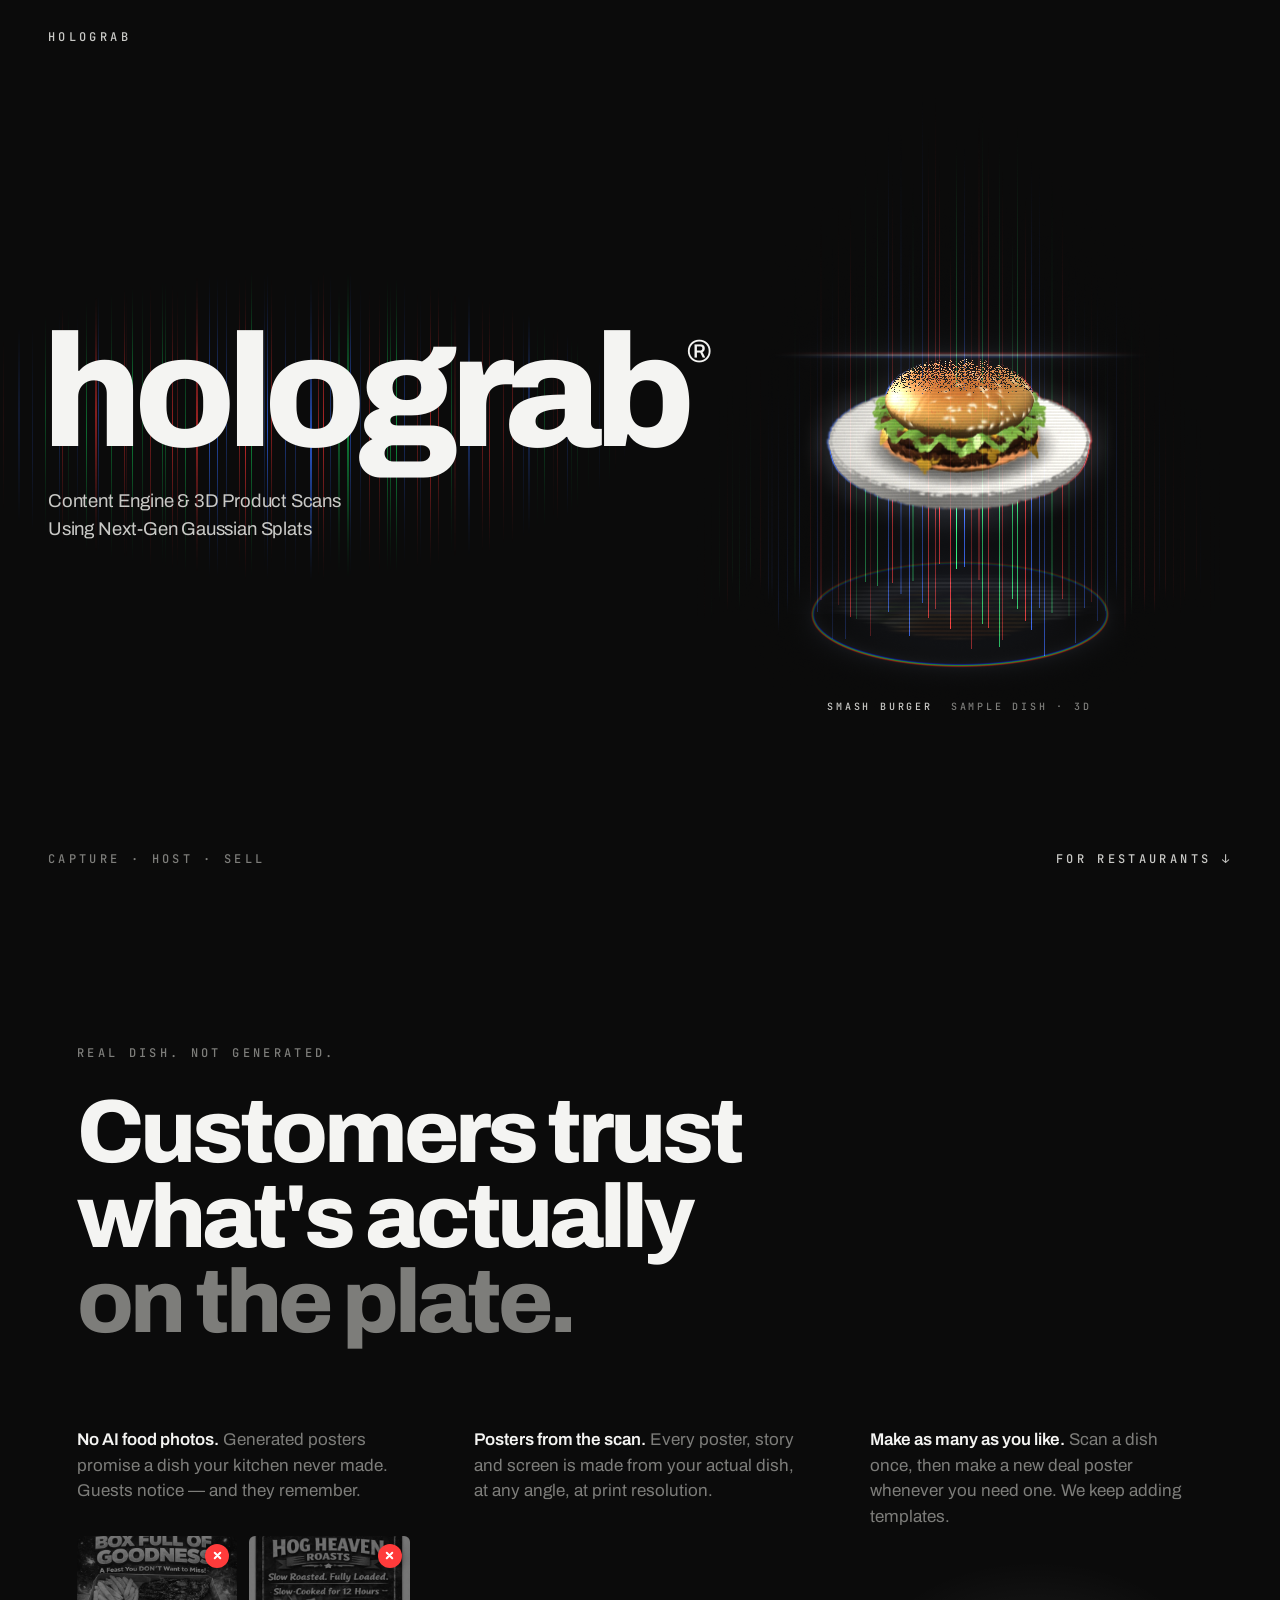
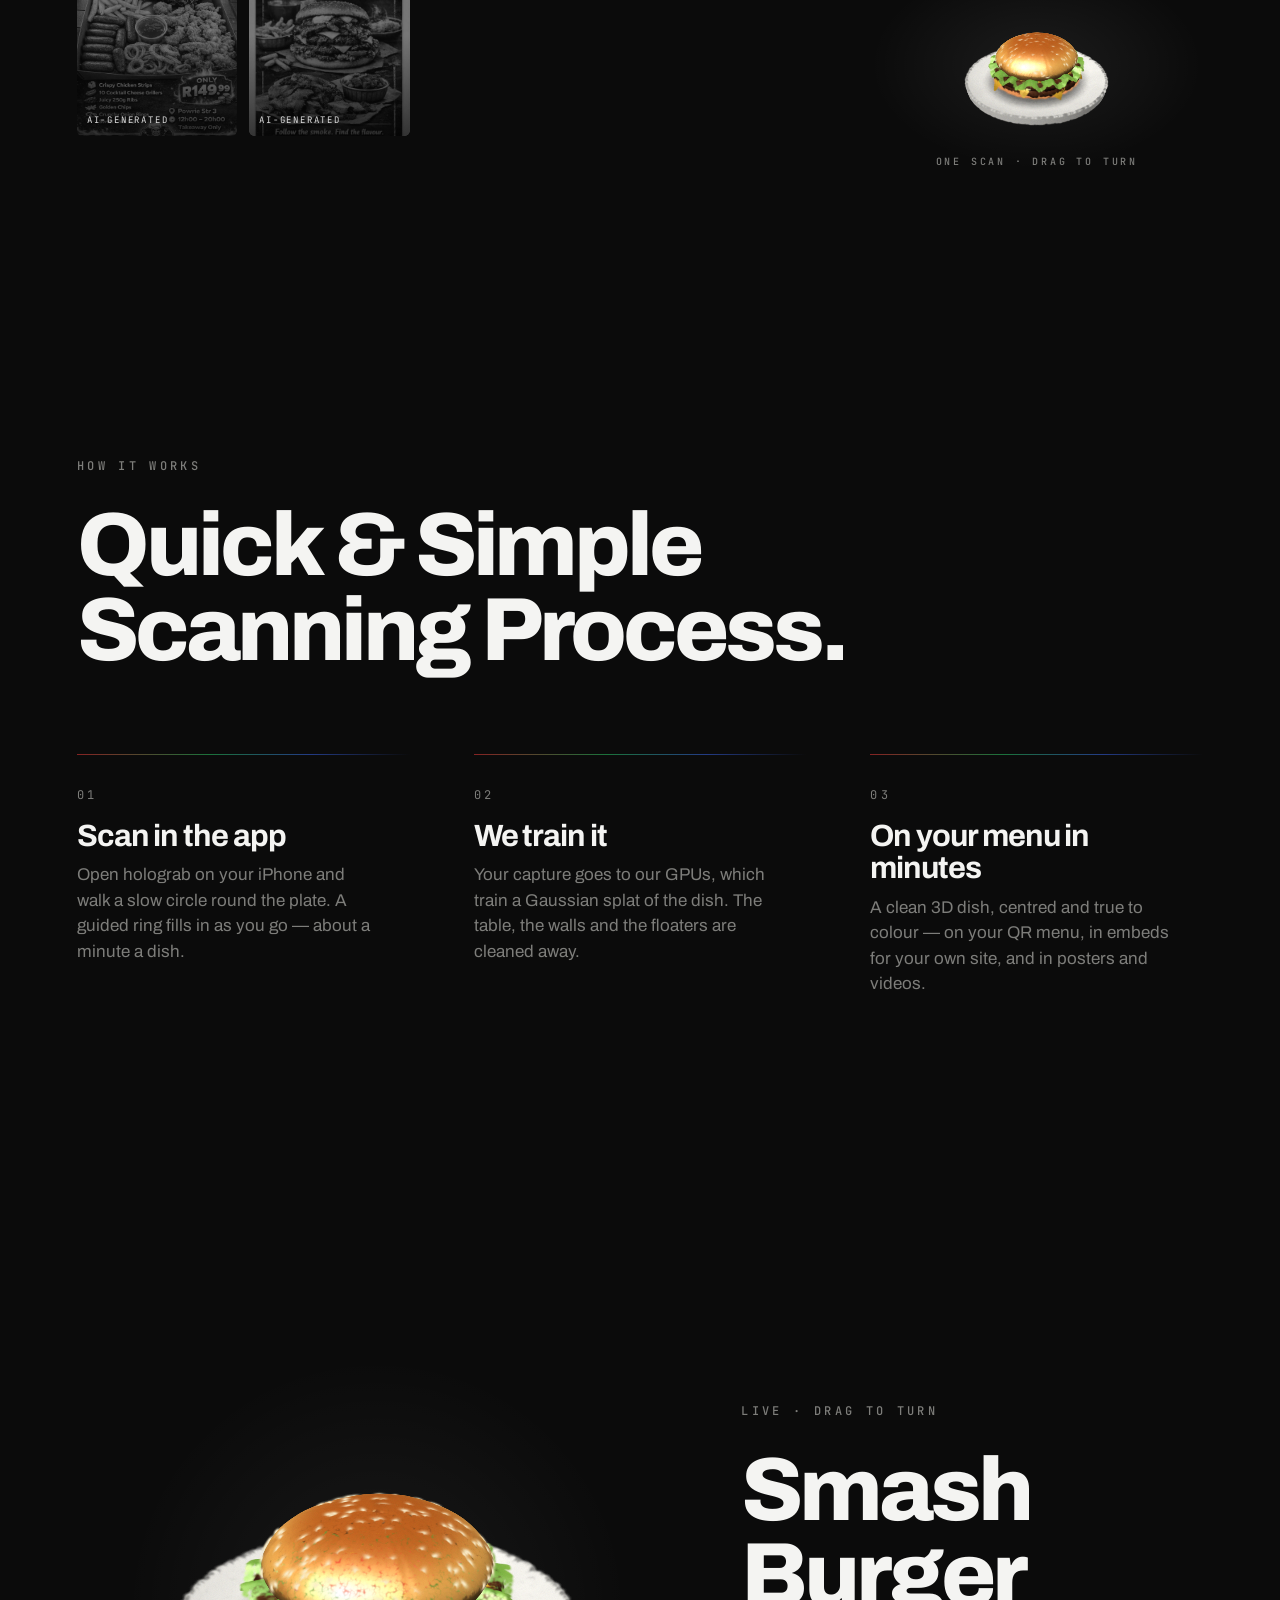
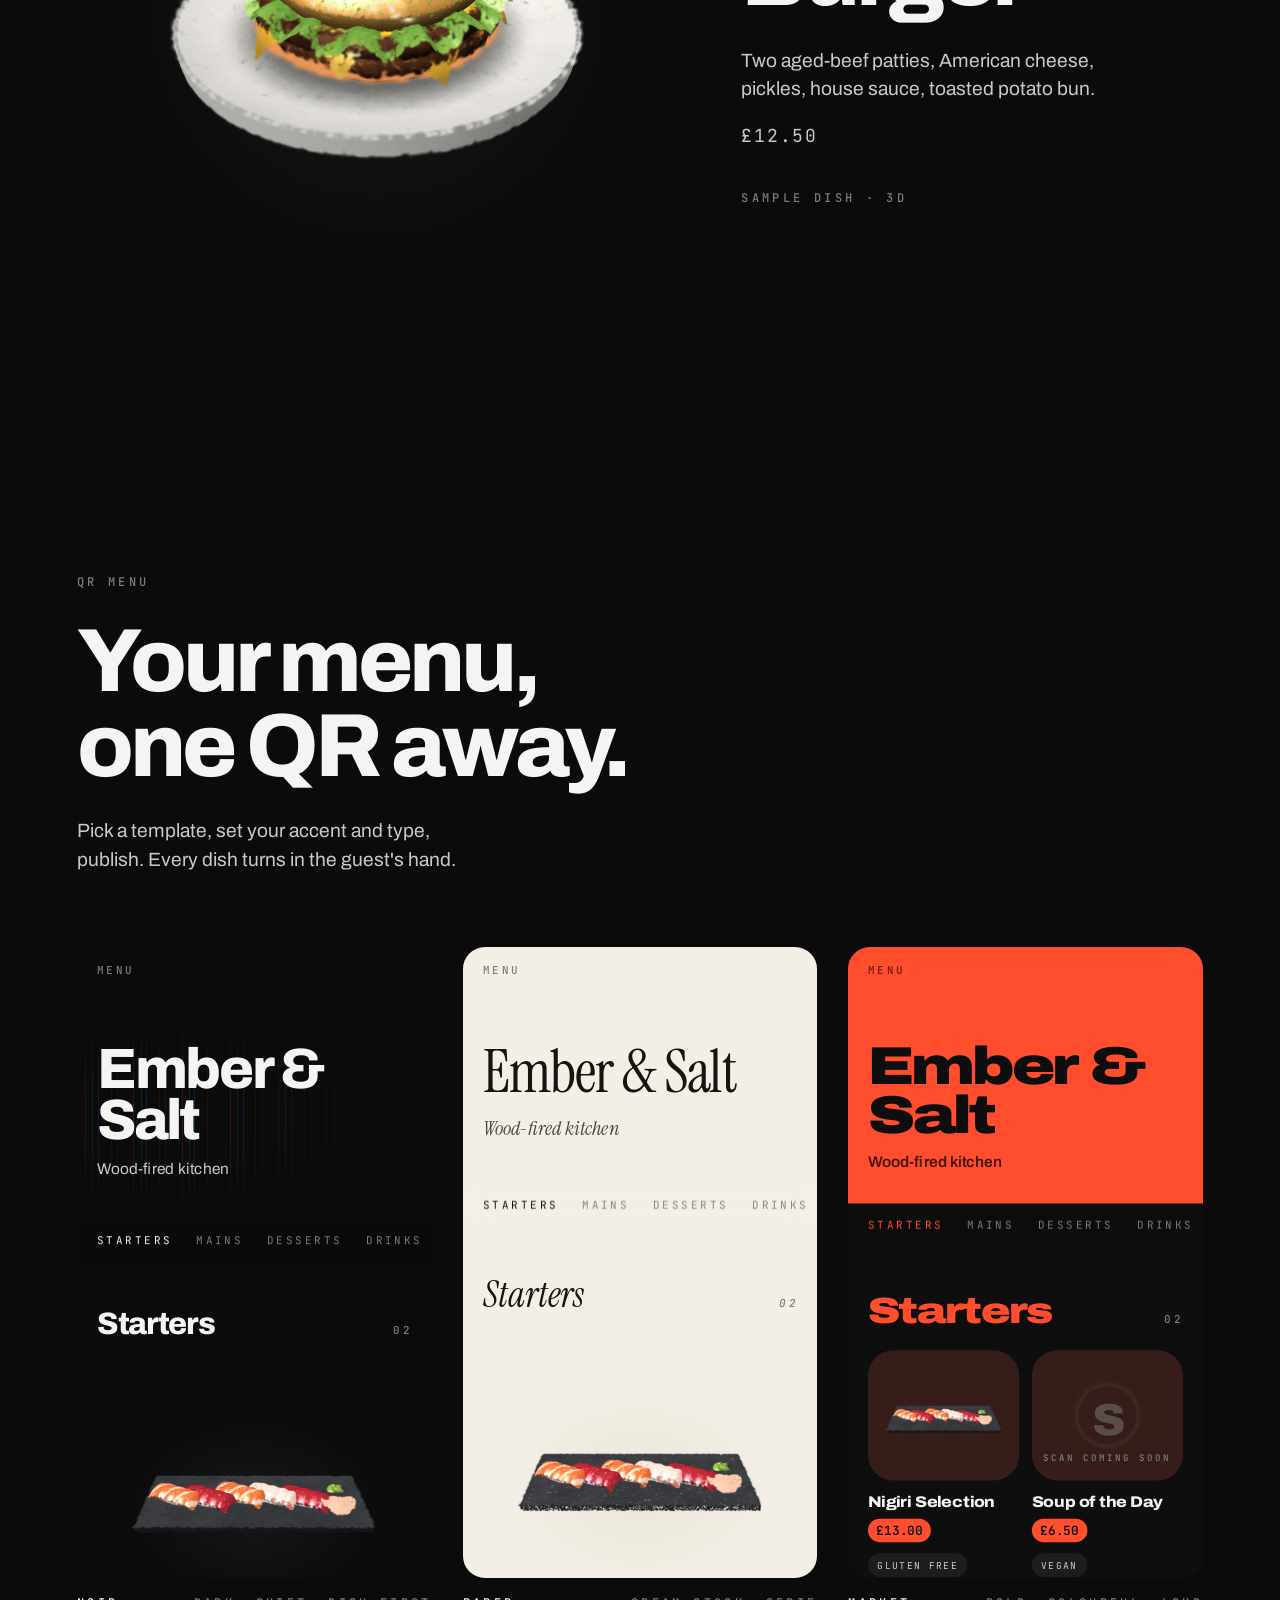
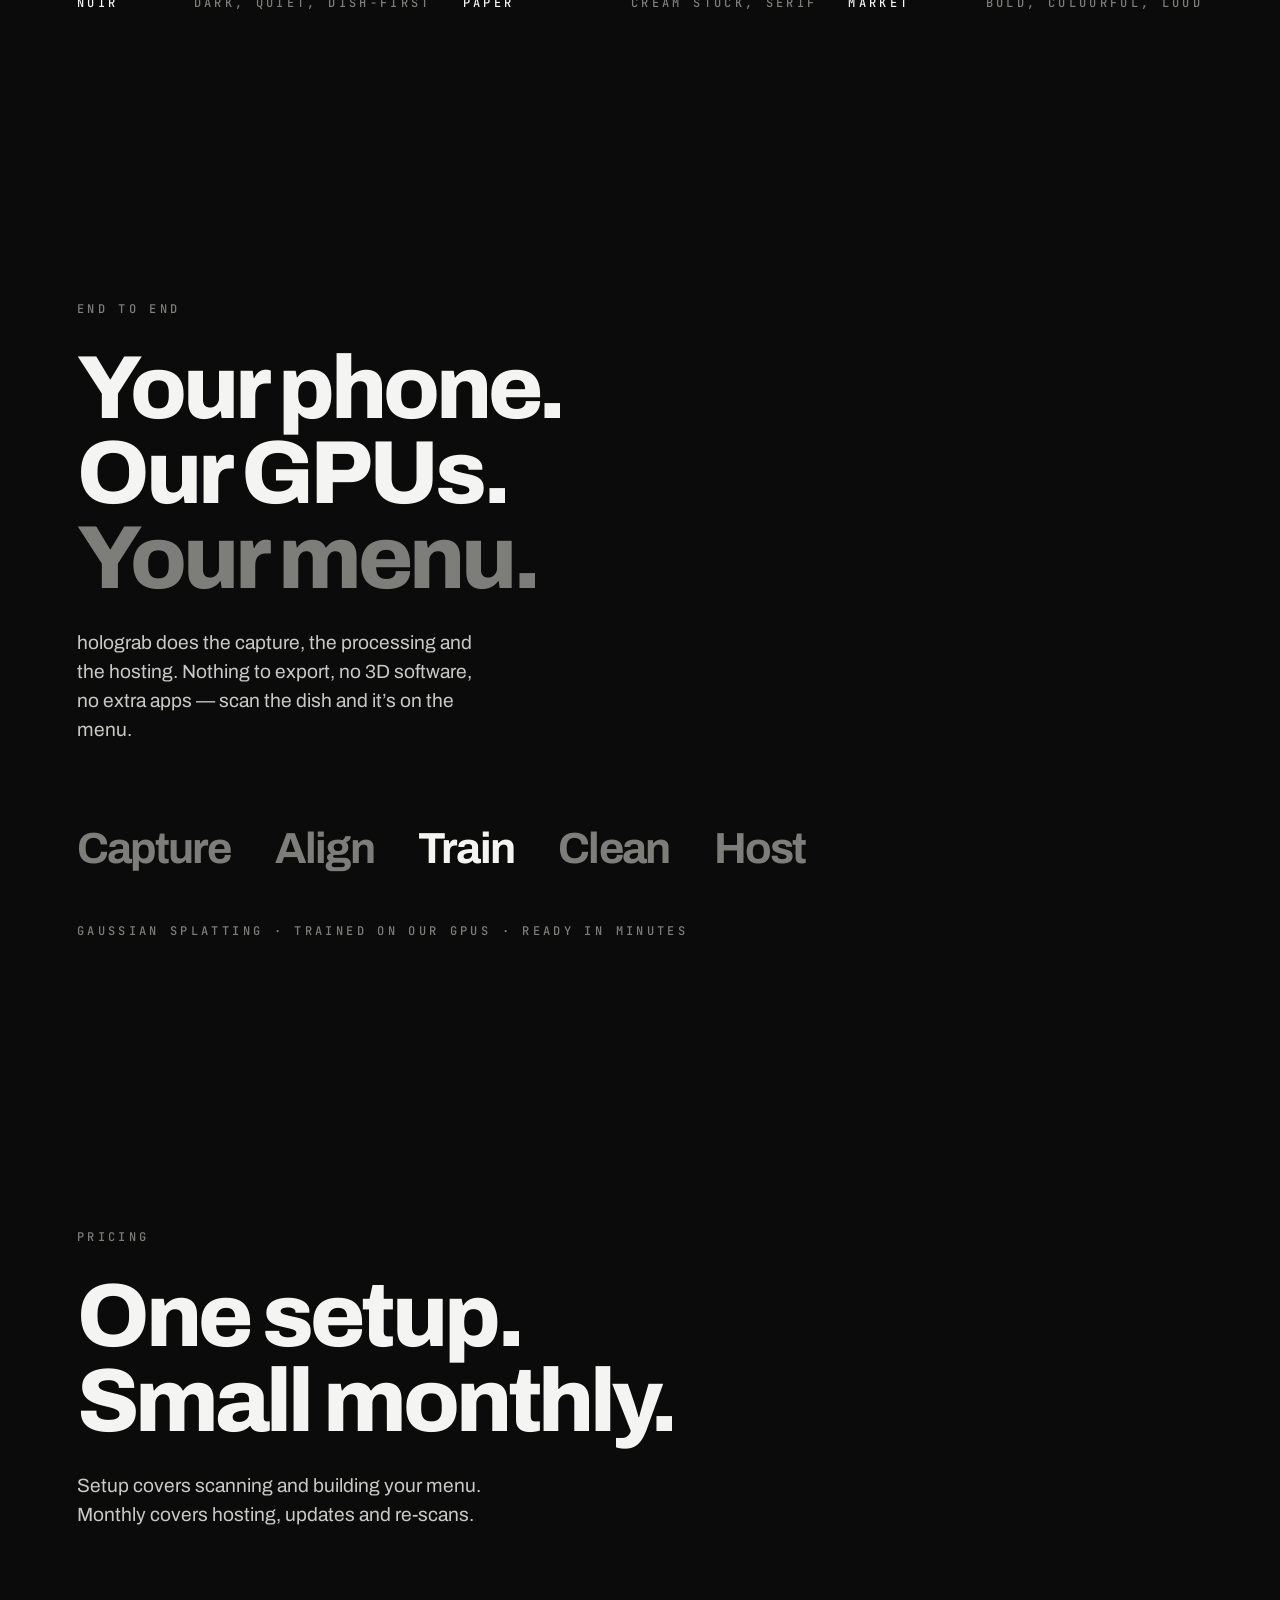
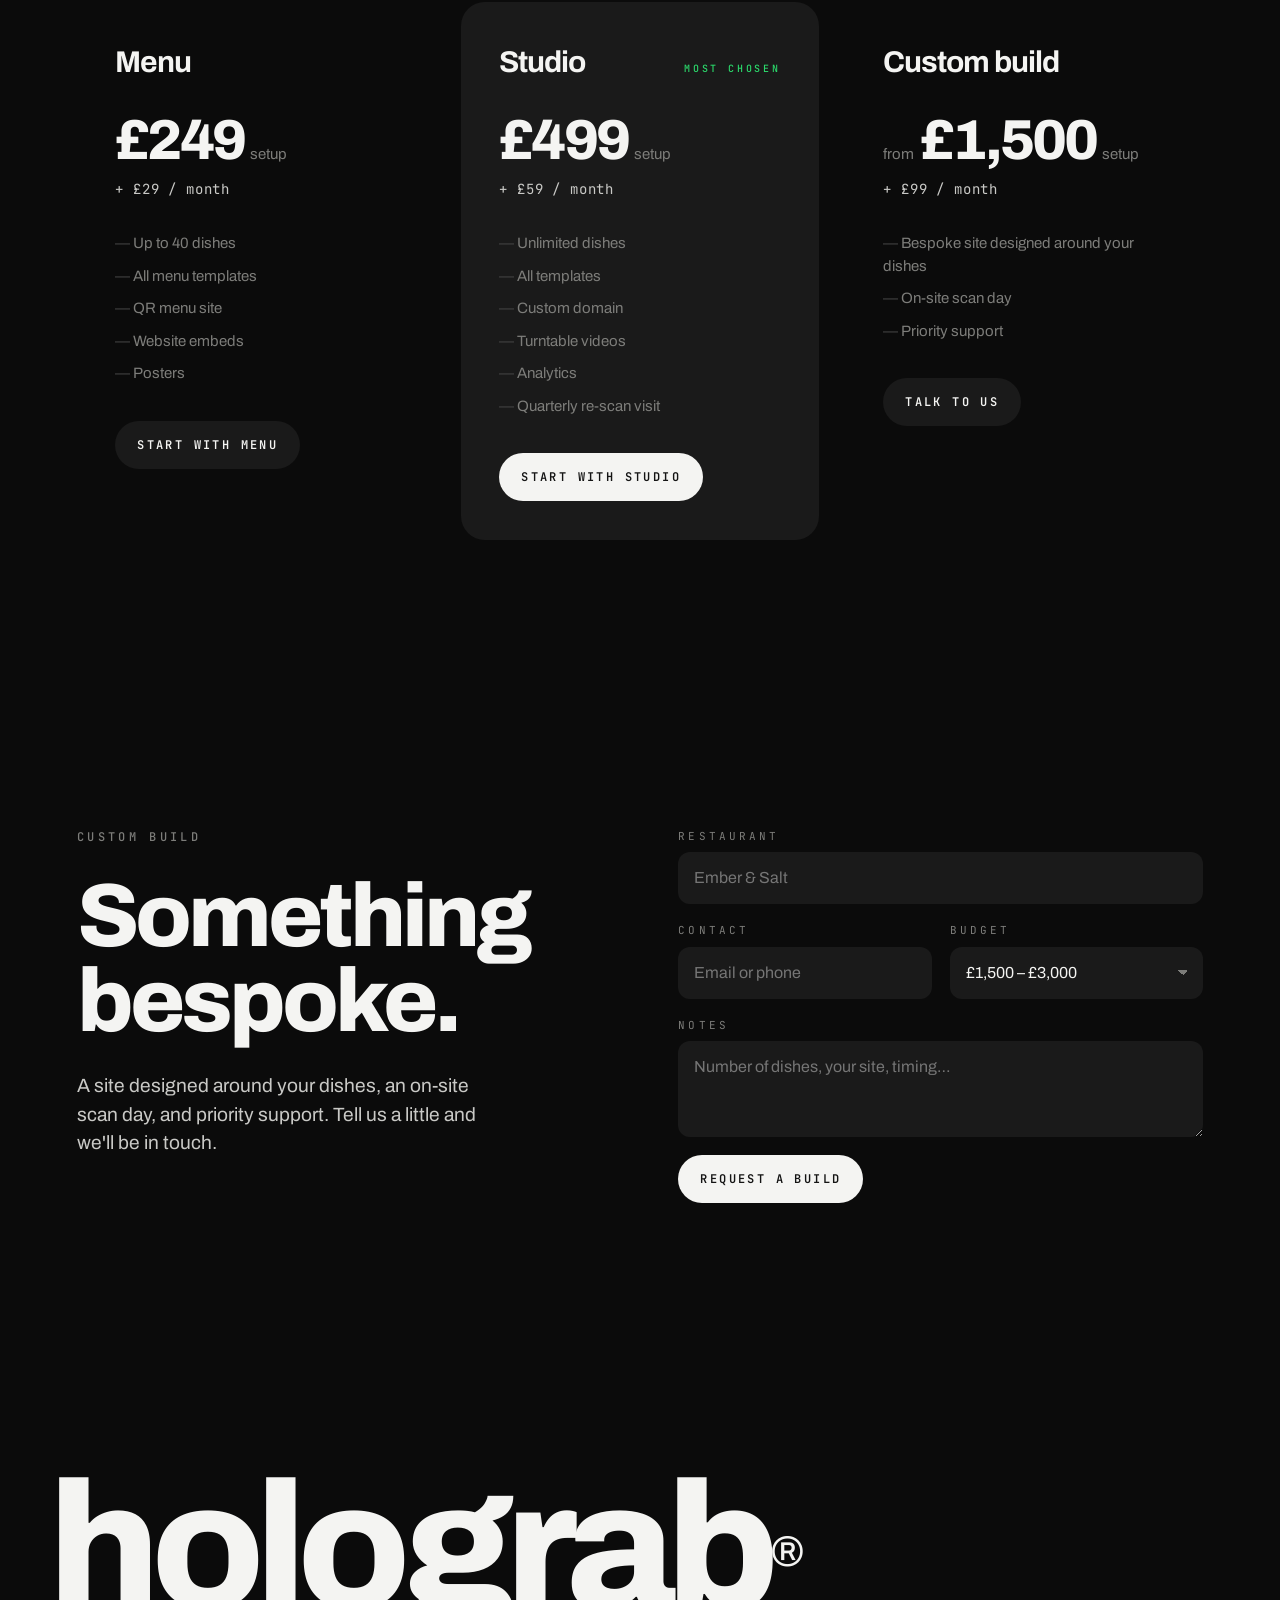
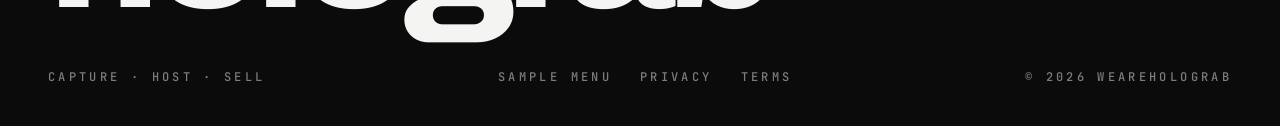
==== index.html @ 1128c221 "holograb.com — the public website Homepage, legal pages, poster templates, the 3D viewer, the sample" ====
<!doctype html>
<html lang="en">
<head>
<meta name="holograb-static" content="1">
<meta charset="utf-8">
<meta name="viewport" content="width=device-width, initial-scale=1, viewport-fit=cover">
<title>holograb® — Content Engine &amp; 3D Product Scans Using Next-Gen Gaussian Splats</title>
<meta name="description" content="Scan every dish in the holograb app. We train it on our GPUs and put a clean 3D dish on your QR menu, your website and your posters — in minutes.">
<meta name="theme-color" content="#0b0b0b">
<link rel="stylesheet" href="/brand/tokens.css">
<link rel="stylesheet" href="/landing/base.css">
<link rel="stylesheet" href="/landing/landing.css">
</head>
<body>

<header class="hero">
  <div class="bar"><span class="hg-label">HOLOGRAB</span><a class="hg-label" href="/dashboard">Sign in</a></div>
  <div class="stage">
    <canvas class="scan" aria-hidden="true"></canvas>
    <div class="copy">
      <h1 class="hg-wordmark">holograb<sup>®</sup></h1>
      <p class="tag">Content Engine &amp; 3D Product Scans Using Next-Gen Gaussian Splats</p>
    </div>
    <div class="holo">
      <div class="holo-box" id="heroStage"></div>
      <p class="hg-label cap"><span id="heroDish">Smash Burger</span><span>Sample dish · 3D</span></p>
    </div>
  </div>
  <div class="foot">
    <span class="hg-label">CAPTURE · HOST · SELL</span>
    <a class="hg-label" href="#real">For restaurants ↓</a>
  </div>
</header>

<main>
  <section class="s wrap real proof" id="real">
    <span class="hg-label kicker reveal">Real dish. Not generated.</span>
    <h2 class="big reveal">Customers trust<br>what's actually<br><span class="dim">on the plate.</span></h2>
    <!-- each point with its picture right under it: AI posters · our posters · the one scan they all came from -->
    <div class="cols">
      <div class="col reveal">
        <p><b>No AI food photos.</b> Generated posters promise a dish your kitchen never made. Guests notice — and they remember.</p>
        <div class="vis fakes">
          <figure class="fake"><img src="/landing/img/ai-poster-1.jpg" width="452" height="678" loading="lazy" alt="An AI-generated takeaway poster"><span class="no" aria-hidden="true"><svg viewBox="0 0 12 12"><path d="M3 3l6 6M9 3l-6 6"/></svg></span><span class="tag">AI-generated</span></figure>
          <figure class="fake"><img src="/landing/img/ai-poster-2.jpg" width="400" height="500" loading="lazy" alt="An AI-generated burger poster"><span class="no" aria-hidden="true"><svg viewBox="0 0 12 12"><path d="M3 3l6 6M9 3l-6 6"/></svg></span><span class="tag">AI-generated</span></figure>
        </div>
      </div>
      <div class="col reveal">
        <p><b>Posters from the scan.</b> Every poster, story and screen is made from your actual dish, at any angle, at print resolution.</p>
        <div class="vis fan" id="ourPosters" aria-label="Three posters made from the same scanned burger"></div>
      </div>
      <div class="col reveal">
        <p><b>Make as many as you like.</b> Scan a dish once, then make a new deal poster whenever you need one. We keep adding templates.</p>
        <div class="vis scan" id="proofScan">
          <img class="fallback" src="/assets/demo/burger.png" alt="The 3D scan the posters were made from" loading="lazy">
          <span class="hg-label">One scan · drag to turn</span>
        </div>
      </div>
    </div>
  </section>

  <section class="s wrap" id="how">
    <span class="hg-label kicker reveal">How it works</span>
    <h2 class="big reveal">Quick &amp; Simple<br>Scanning Process.</h2>
    <div class="steps">
      <div class="reveal"><div class="line"></div><span class="n">01</span><h3>Scan in the app</h3><p>Open holograb on your iPhone and walk a slow circle round the plate. A guided ring fills in as you go — about a minute a dish.</p></div>
      <div class="reveal"><div class="line"></div><span class="n">02</span><h3>We train it</h3><p>Your capture goes to our GPUs, which train a Gaussian splat of the dish. The table, the walls and the floaters are cleaned away.</p></div>
      <div class="reveal"><div class="line"></div><span class="n">03</span><h3>On your menu in minutes</h3><p>A clean 3D dish, centred and true to colour — on your QR menu, in embeds for your own site, and in posters and videos.</p></div>
    </div>
  </section>

  <section class="s wrap dish" id="dish">
    <div class="view reveal" id="dishView">
      <img class="fallback" src="/assets/demo/burger.png" alt="Smash Burger, 3D scan" onerror="this.remove()">
    </div>
    <div class="meta reveal">
      <span class="hg-label kicker">Live · drag to turn</span>
      <h2 class="big" id="dishName">Smash Burger</h2>
      <p class="lede" id="dishDesc">Two aged-beef patties, American cheese, pickles, house sauce, toasted potato bun.</p>
      <div class="price" id="dishPrice">£12.50</div>
      <span class="hg-label" id="dishCount">Sample dish · 3D</span>
    </div>
  </section>

  <section class="s wrap" id="menu">
    <span class="hg-label kicker reveal">QR menu</span>
    <h2 class="big reveal">Your menu,<br>one QR away.</h2>
    <p class="lede reveal">Pick a template, set your accent and type, publish. Every dish turns in the guest's hand.</p>
    <div class="tpls" id="tpls"></div>
  </section>

  <section class="s wrap real" id="end-to-end">
    <span class="hg-label kicker reveal">End to end</span>
    <h2 class="big reveal">Your phone.<br>Our GPUs.<br><span class="dim">Your menu.</span></h2>
    <p class="lede reveal">holograb does the capture, the processing and the hosting. Nothing to export, no 3D software, no extra apps — scan the dish and it’s on the menu.</p>
    <div class="pipe reveal" aria-label="Capture, align, train, clean, host"><span>Capture</span><span>Align</span><span>Train</span><span>Clean</span><span>Host</span></div>
    <span class="hg-label formats reveal">Gaussian splatting · trained on our GPUs · ready in minutes</span>
  </section>

  <section class="s wrap" id="pricing">
    <span class="hg-label kicker reveal">Pricing</span>
    <h2 class="big reveal">One setup.<br>Small monthly.</h2>
    <p class="lede reveal">Setup covers scanning and building your menu. Monthly covers hosting, updates and re-scans.</p>
    <div class="plans" id="plans"></div>
  </section>

  <section class="s wrap custom" id="custom">
    <div>
      <span class="hg-label kicker reveal">Custom build</span>
      <h2 class="big reveal">Something<br>bespoke.</h2>
      <p class="lede reveal">A site designed around your dishes, an on-site scan day, and priority support. Tell us a little and we'll be in touch.</p>
    </div>
    <form id="customForm" class="reveal" autocomplete="on">
      <label class="hgx-field"><span>Restaurant</span><input class="hgx-input" name="restaurant" required placeholder="Ember &amp; Salt"></label>
      <div class="row">
        <label class="hgx-field"><span>Contact</span><input class="hgx-input" name="contact" required placeholder="Email or phone"></label>
        <label class="hgx-field"><span>Budget</span>
          <select class="hgx-input" name="budget"><option>£1,500 – £3,000</option><option>£3,000 – £6,000</option><option>£6,000+</option><option>Not sure yet</option></select>
        </label>
      </div>
      <label class="hgx-field"><span>Notes</span><textarea class="hgx-input" name="notes" placeholder="Number of dishes, your site, timing…"></textarea></label>
      <div><button class="hgx-btn" type="submit">Request a build</button></div>
    </form>
  </section>
</main>

<footer class="f">
  <p class="hg-wordmark mark">holograb<sup>®</sup></p>
  <div class="row">
    <span class="hg-label">CAPTURE · HOST · SELL</span>
    <span class="hg-label links"><a href="/m/ember-and-salt">Sample menu</a><a href="/legal/privacy.html">Privacy</a><a href="/legal/terms.html">Terms</a></span>
    <span class="hg-label">© 2026 WEAREHOLOGRAB</span>
  </div>
</footer>

<script type="module" src="/landing/landing.js"></script>
</body>
</html>
---- brand/tokens.css ----
/* holograb brand tokens — shared by every web page. Owner: orchestrator. */
@import url('https://fonts.googleapis.com/css2?family=Archivo:wdth,wght@62..125,100..900&family=JetBrains+Mono:wght@400;500;600&display=swap');

:root {
  --hg-bg: #0b0b0b;
  --hg-bg-2: #121212;
  --hg-fill: #1a1a1a;
  --hg-fg: #f4f4f2;
  --hg-fg-2: #c9c9c6;
  --hg-muted: #7d7d7a;
  --hg-red: #ff3b3b;
  --hg-green: #2bd96b;
  --hg-blue: #3b6bff;
  --hg-cream: #efeee6;
  --hg-ink: #141414;
  --hg-font-display: 'Archivo', 'Helvetica Neue', Helvetica, Arial, sans-serif;
  --hg-font-mono: 'JetBrains Mono', ui-monospace, 'SF Mono', Menlo, monospace;
  --hg-track-mono: 0.28em;
  --hg-radius: 16px;
  --hg-ease: cubic-bezier(.2, .7, .1, 1);
}

/* Light look — OPT-IN: only pages whose <html> carries data-theme="light" (the iPhone app sets it on the Content
   page when the owner picks Account → Appearance → Light). Pages without the attribute are untouched.
   --hg-cream / --hg-ink are the "pill" pair (toast, buttons): cream + ink in dark, ink + off-white here. */
html[data-theme="light"] {
  --hg-bg: #f4f4f2;
  --hg-bg-2: #eaeae6;
  --hg-fill: #e2e2dd;
  --hg-fg: #0b0b0b;
  --hg-fg-2: #3d3d3a;
  --hg-muted: #63625c;   /* small labels: 4.5:1 or better on the page and on the fills */
  --hg-red: #e0352b;
  --hg-green: #0f7335;
  --hg-cream: #0b0b0b;
  --hg-ink: #f4f4f2;
  color-scheme: light;
}
html[data-theme="light"] .hg-toast { box-shadow: 0 10px 40px rgba(0, 0, 0, .18); }

.hg-wordmark {
  font-family: var(--hg-font-display);
  font-weight: 800;
  font-stretch: 100%;
  letter-spacing: -0.055em;
  line-height: 0.9;
  color: var(--hg-fg);
}
.hg-wordmark sup, .hg-wordmark .reg { font-size: 0.24em; font-weight: 600; letter-spacing: 0; vertical-align: 0.95em; margin-left: 0.04em; }

.hg-label {
  font-family: var(--hg-font-mono);
  font-weight: 500;
  text-transform: uppercase;
  letter-spacing: var(--hg-track-mono);
  font-size: 12px;
  color: var(--hg-muted);
}

/* RGB scanline glow band — place inside a position:relative hero */
.hg-scanlines {
  position: absolute;
  inset: 0;
  pointer-events: none;
  background:
    repeating-linear-gradient(90deg,
      transparent 0 9px, rgba(255, 59, 59, .55) 9px 10px,
      transparent 10px 17px, rgba(43, 217, 107, .45) 17px 18px,
      transparent 18px 23px, rgba(59, 107, 255, .6) 23px 24px,
      transparent 24px 37px, rgba(255, 59, 59, .3) 37px 38px,
      transparent 38px 44px, rgba(59, 107, 255, .35) 44px 45px,
      transparent 45px 53px);
  -webkit-mask-image: radial-gradient(ellipse 55% 34% at 32% 50%, #000 0%, rgba(0,0,0,.55) 45%, transparent 78%);
          mask-image: radial-gradient(ellipse 55% 34% at 32% 50%, #000 0%, rgba(0,0,0,.55) 45%, transparent 78%);
  opacity: .55;
}

.hg-toast {
  position: fixed;
  top: 16px;
  left: 50%;
  transform: translateX(-50%);
  background: var(--hg-cream);
  color: var(--hg-ink);
  font-family: var(--hg-font-display);
  font-size: 15px;
  padding: 12px 22px;
  border-radius: 14px;
  box-shadow: 0 10px 40px rgba(0, 0, 0, .45);
  z-index: 1000;
}
---- landing/base.css ----
/* holograb page base (BRAND) — builds on /brand/tokens.css */
*, *::before, *::after { box-sizing: border-box; }
html { -webkit-text-size-adjust: 100%; }
body {
  margin: 0; background: var(--hg-bg); color: var(--hg-fg);
  font-family: var(--hg-font-display); font-weight: 400; font-size: 17px; line-height: 1.5;
  -webkit-font-smoothing: antialiased; overflow-x: hidden;
}
a { color: inherit; }
img { display: block; max-width: 100%; }
button, input, select, textarea { font: inherit; color: inherit; }

.hgx-btn {
  appearance: none; border: 0; cursor: pointer; text-decoration: none; display: inline-flex; align-items: center; gap: .6em;
  font-family: var(--hg-font-mono); text-transform: uppercase; letter-spacing: .2em; font-size: 12px; font-weight: 600;
  padding: 15px 22px; border-radius: 999px; background: var(--hg-fg); color: var(--hg-ink);
  transition: transform .4s var(--hg-ease), background .3s, opacity .3s;
}
.hgx-btn:hover { transform: translateY(-1px); }
.hgx-btn:disabled { opacity: .4; cursor: default; transform: none; }
.hgx-btn.ghost { background: var(--hg-fill); color: var(--hg-fg); }
.hgx-btn.small { padding: 10px 16px; font-size: 11px; }

.hgx-field { display: grid; gap: 8px; }
.hgx-field > span { font-family: var(--hg-font-mono); text-transform: uppercase; letter-spacing: var(--hg-track-mono); font-size: 11px; color: var(--hg-muted); }
.hgx-input {
  width: 100%; border: 0; outline: 0; background: var(--hg-fill); border-radius: 12px; padding: 14px 16px; font-size: 16px;
  transition: background .3s;
}
.hgx-input:focus { background: var(--hgx-input-focus, #222); }
select.hgx-input { appearance: none; background-image: linear-gradient(45deg, transparent 50%, var(--hg-muted) 50%), linear-gradient(135deg, var(--hg-muted) 50%, transparent 50%); background-position: calc(100% - 20px) 50%, calc(100% - 15px) 50%; background-size: 5px 5px; background-repeat: no-repeat; padding-right: 36px; }
textarea.hgx-input { resize: vertical; min-height: 96px; }

.hgx-toast { opacity: 0; transform: translate(-50%, -12px); pointer-events: none; transition: opacity .35s, transform .45s var(--hg-ease); }
.hgx-toast.on { opacity: 1; transform: translate(-50%, 0); }

.hgx-top {
  display: flex; justify-content: space-between; align-items: center; padding: 26px clamp(16px, 4vw, 48px);
}
.hgx-top a { text-decoration: none; }
.hgx-mark { font-family: var(--hg-font-display); font-weight: 800; letter-spacing: -0.05em; font-size: 22px; text-decoration: none; }
.hgx-mark sup { font-size: .45em; font-weight: 600; letter-spacing: 0; }

.hgx-modal { position: fixed; inset: 0; background: var(--hgx-scrim, rgba(5,5,5,.78)); backdrop-filter: blur(10px); display: none; place-items: center; z-index: 900; padding: 16px; }
.hgx-modal.on { display: grid; }
.hgx-modal > div { background: var(--hg-bg-2); border-radius: 22px; padding: clamp(24px, 4vw, 44px); width: min(480px, 100%); }

/* Light look (opt-in, see /brand/tokens.css): the few values above that aren't brand tokens. */
html[data-theme="light"] { --hgx-input-focus: #d8d8d2; --hgx-scrim: rgba(244,244,242,.8); }
html[data-theme="light"] .hgx-input::placeholder { color: #84837c; }

@media (prefers-reduced-motion: reduce) { * { transition: none !important; animation: none !important; } }
---- landing/landing.css ----
/* landing (BRAND) */
.hero { position: relative; min-height: 100svh; display: grid; grid-template-rows: auto 1fr auto; grid-template-columns: minmax(0, 1fr); overflow: hidden; }
.hero .bar { position: relative; z-index: 2; display: flex; justify-content: space-between; padding: 28px clamp(16px, 4vw, 48px); }
.hero .bar .hg-label { color: var(--hg-fg-2); }
.hero .bar a.hg-label { text-decoration: none; }
.hero .bar a.hg-label:hover { color: var(--hg-fg); }
.hero .stage { position: relative; display: grid; grid-template-columns: minmax(0, 54fr) minmax(0, 46fr); align-items: center; padding: 0 clamp(16px, 4vw, 48px); }
/* the brand band behind the wordmark — the same light the hologram stands in (holo-stage.js draws its beam with the same 1px RGB hairlines) */
.hero canvas.scan {
  position: absolute; left: -4%; top: 47%; height: 60%; width: 66%; transform: translateY(-50%);
  -webkit-mask-image: radial-gradient(ellipse 54% 46% at 40% 50%, #000 0%, rgba(0,0,0,.6) 42%, transparent 76%);
          mask-image: radial-gradient(ellipse 54% 46% at 40% 50%, #000 0%, rgba(0,0,0,.6) 42%, transparent 76%);
  opacity: .85; filter: blur(.3px) saturate(1.2);
  animation: breathe 9s ease-in-out infinite;
}
@keyframes breathe { 0%,100% { opacity: .78; } 50% { opacity: .95; } }
.hero .copy { position: relative; z-index: 1; transform: translateY(-7%); min-width: 0; }
.hero h1 { position: relative; margin: 0; font-size: clamp(60px, 12.5vw, 230px); white-space: nowrap; margin-left: -0.04em; }
.hero h1 sup { font-size: .2em; vertical-align: 2.6em; }
.hero .tag { margin: clamp(16px, 1.8vw, 28px) 0 0; font-size: clamp(16px, 1.45vw, 22px); color: var(--hg-fg-2); max-width: 34ch; text-wrap: balance; font-weight: 400; letter-spacing: -0.01em; }
/* the hologram: a real scanned dish in the beam (holo-stage.js fills .holo-box) */
.hero .holo { position: relative; align-self: stretch; min-width: 0; min-height: 0; }
.hero .holo-box { position: absolute; inset: 0; }
.hero .cap { position: absolute; left: 0; right: 0; bottom: clamp(0px, 1.2vh, 14px); margin: 0; display: flex; justify-content: center; gap: 1.8em; font-size: 10px; white-space: nowrap; pointer-events: none; }
.hero .cap #heroDish { color: var(--hg-fg-2); transition: opacity .5s ease; }
/* the caption belongs to the dish: it sits just under the projector ring (whose bottom is 0.4 stage units below the
   stage's middle; a stage unit is the shorter side of .holo), not at the bottom of a tall column */
@supports (container-type: size) and (top: min(1cqw, 1cqh)) {
  .hero .holo { container-type: size; }
  .hero .cap { bottom: auto; top: min(calc(50% + 0.46 * min(100cqw, 100cqh)), calc(100% - 22px)); transition: opacity .5s ease; }
}
.hero .foot { position: relative; z-index: 2; display: flex; justify-content: space-between; align-items: end; padding: 28px clamp(16px, 4vw, 48px) 32px; }
.hero .foot a.hg-label { text-decoration: none; color: var(--hg-fg-2); }

.wrap { padding: 0 clamp(16px, 6vw, 96px); max-width: 1440px; margin: 0 auto; }
section.s { padding-block: clamp(96px, 16vh, 180px); }
.kicker { display: block; margin-bottom: 28px; }
h2.big { font-weight: 800; letter-spacing: -0.045em; line-height: .95; font-size: clamp(44px, 7vw, 108px); margin: 0 0 28px; }
p.lede { color: var(--hg-fg-2); font-size: clamp(18px, 1.5vw, 22px); max-width: 38ch; margin: 0; }

.steps { display: grid; grid-template-columns: repeat(3, 1fr); gap: clamp(28px, 5vw, 80px); margin-top: 80px; }
.steps .n { font-family: var(--hg-font-mono); font-size: 12px; letter-spacing: .28em; color: var(--hg-muted); }
.steps h3 { font-size: clamp(26px, 2.4vw, 36px); letter-spacing: -0.035em; font-weight: 700; margin: 14px 0 10px; line-height: 1.05; }
.steps p { color: var(--hg-muted); margin: 0; max-width: 30ch; }
.steps .line { height: 1px; width: 100%; margin-bottom: 26px; background: linear-gradient(90deg, var(--hg-red), var(--hg-green) 40%, var(--hg-blue) 70%, transparent); opacity: .5; }

.dish { display: grid; grid-template-columns: 1.3fr 1fr; align-items: center; gap: clamp(24px, 5vw, 80px); }
.dish .view { position: relative; aspect-ratio: 1 / 1; width: 100%; }
.dish .view holo-splat, .dish .view .fallback { position: absolute; inset: 0; width: 100%; height: 100%; display: block; }
.dish .view .fallback { object-fit: contain; }
.dish .view::before { content: ''; position: absolute; inset: 12% 8% 4%; background: radial-gradient(closest-side, rgba(255,255,255,.06), transparent); border-radius: 50%; }
.dish .meta .price { font-family: var(--hg-font-mono); font-size: 18px; letter-spacing: .1em; color: var(--hg-fg-2); margin-top: 18px; }
.dish .meta .hg-label { display: block; margin-top: 40px; }

.real h2.big .dim { color: var(--hg-muted); }
.real .cols { display: grid; grid-template-columns: repeat(3, 1fr); gap: clamp(28px, 5vw, 80px); margin-top: 72px; }
.real .cols p { margin: 10px 0 0; color: var(--hg-muted); }
.real .cols b { font-weight: 600; color: var(--hg-fg); }

/* "Customers trust what's on the plate": each point has its picture right under it, all three the same size (8:5)
   so the row lines up — the AI posters (marked, not scribbled on), our posters fanned out, and the scan they came from. */
.proof .col { min-width: 0; }
.proof .vis { position: relative; aspect-ratio: 8 / 5; margin-top: 32px; }
/* AI posters: two 4:5 frames side by side, colour drained, a small "no" mark and an AI-generated tag */
.proof .fakes { display: grid; grid-template-columns: 1fr 1fr; gap: 12px; align-items: start; }
.proof .fake { position: relative; margin: 0; aspect-ratio: 4 / 5; border-radius: 6px; overflow: hidden; }
.proof .fake img { display: block; width: 100%; height: 100%; object-fit: cover; filter: grayscale(1) brightness(.5) contrast(.95); }
.proof .fake::after { content: ''; position: absolute; inset: 0; background: linear-gradient(180deg, transparent 50%, rgba(0, 0, 0, .55)); }
.proof .fake .no { position: absolute; z-index: 1; top: 8px; right: 8px; width: 24px; height: 24px; border-radius: 50%;
  background: var(--hg-red); display: grid; place-items: center; box-shadow: 0 2px 10px rgba(0, 0, 0, .4); }
.proof .fake .no svg { width: 11px; height: 11px; fill: none; stroke: #fff; stroke-width: 2.2; stroke-linecap: round; }
.proof .fake .tag { position: absolute; z-index: 1; left: 10px; bottom: 9px; font-family: var(--hg-font-mono); font-size: 9px;
  letter-spacing: .2em; text-transform: uppercase; color: rgba(255, 255, 255, .85); }
/* our posters: a fan of three, the middle one in front */
.proof .fan canvas { position: absolute; top: 4%; left: 50%; height: 92%; width: auto; aspect-ratio: 4 / 5; border-radius: 6px;
  box-shadow: 0 22px 50px rgba(0, 0, 0, .55); transform-origin: 50% 100%; transition: transform .6s var(--hg-ease); }
.proof .fan canvas:nth-child(1) { transform: translateX(-50%) translateX(-58%) rotate(-7deg) scale(.92); z-index: 1; }
.proof .fan canvas:nth-child(2) { transform: translateX(-50%) translateX(58%) rotate(7deg) scale(.92); z-index: 1; }
.proof .fan canvas:nth-child(3) { transform: translateX(-50%); z-index: 2; }
@media (hover: hover) {
  .proof .fan:hover canvas:nth-child(1) { transform: translateX(-50%) translateX(-68%) rotate(-9deg) scale(.92); }
  .proof .fan:hover canvas:nth-child(2) { transform: translateX(-50%) translateX(68%) rotate(9deg) scale(.92); }
}
/* the one scan they all came from */
.proof .scan { border-radius: 22px; background: radial-gradient(closest-side, rgba(255, 255, 255, .07), transparent); }
.proof .scan holo-splat, .proof .scan .fallback { position: absolute; inset: 0; width: 100%; height: 100%; display: block; }
.proof .scan .fallback { object-fit: contain; transition: opacity .6s ease; }
.proof .scan .hg-label { position: absolute; left: 0; right: 0; bottom: 0; text-align: center; font-size: 10px; pointer-events: none; }

.tpls { display: grid; grid-template-columns: repeat(3, 1fr); gap: clamp(16px, 2.4vw, 32px); margin-top: 72px; }
.tpl { text-decoration: none; display: block; }
.tpl .frame { aspect-ratio: 9 / 16; border-radius: 22px; overflow: hidden; background: var(--hg-fill); position: relative; transition: transform .6s var(--hg-ease); }
.tpl:hover .frame { transform: translateY(-6px); }
.tpl iframe { position: absolute; top: 0; left: 0; width: 390px; height: 693px; border: 0; transform-origin: 0 0; pointer-events: none; }
.tpl .ph { position: absolute; inset: 0; display: grid; place-items: center; padding: 24px; text-align: center; }
.tpl .cap { display: flex; flex-wrap: wrap; justify-content: space-between; gap: 6px 12px; margin-top: 16px; min-width: 0; }

.pipe { display: flex; flex-wrap: wrap; gap: 14px 44px; margin-top: 72px; }
.pipe span { font-size: clamp(26px, 3.4vw, 48px); font-weight: 700; letter-spacing: -0.04em; color: var(--hg-muted); }
.pipe span:nth-child(3) { color: var(--hg-fg); }
.formats { display: block; margin-top: 40px; }

.plans { display: grid; grid-template-columns: repeat(3, 1fr); gap: clamp(16px, 2vw, 28px); margin-top: 72px; align-items: start; }
.plan { padding: clamp(28px, 3vw, 44px); border-radius: 24px; background: transparent; }
.plan.hi { background: var(--hg-fill); }
.plan h3 { margin: 0 0 28px; font-size: 30px; letter-spacing: -0.035em; font-weight: 700; display: flex; justify-content: space-between; align-items: baseline; }
.plan h3 .hg-label { font-size: 10px; color: var(--hg-green); }
.plan .fee { font-size: clamp(44px, 4.4vw, 64px); font-weight: 800; letter-spacing: -0.05em; line-height: 1; }
.plan .fee small { font-size: 15px; letter-spacing: 0; font-weight: 400; color: var(--hg-muted); margin-left: 6px; }
.plan .mo { margin-top: 10px; font-family: var(--hg-font-mono); font-size: 14px; letter-spacing: .06em; color: var(--hg-fg-2); }
.plan ul { list-style: none; padding: 0; margin: 32px 0 0; display: grid; gap: 10px; color: var(--hg-muted); font-size: 15px; }
.plan ul li::before { content: '— '; color: #444; }
.plan .hgx-btn { margin-top: 36px; }

.custom { display: grid; grid-template-columns: 1fr 1fr; gap: clamp(32px, 6vw, 96px); }
.custom form { display: grid; gap: 18px; }
.custom .row { display: grid; grid-template-columns: 1fr 1fr; gap: 18px; }

footer.f { padding: 120px clamp(16px, 4vw, 48px) 40px; display: grid; gap: 40px; }
footer.f .mark { font-size: clamp(64px, 14vw, 220px); margin: 0; }
footer.f .row { display: flex; flex-wrap: wrap; justify-content: space-between; gap: 18px; }
footer.f .row a { text-decoration: none; }
footer.f .row a:hover { color: var(--hg-fg); }
footer.f .links { display: flex; flex-wrap: wrap; gap: 10px 28px; }

.reveal { opacity: 0; transform: translateY(18px); transition: opacity 1s var(--hg-ease), transform 1.2s var(--hg-ease); }
.reveal.in { opacity: 1; transform: none; }

@media (max-width: 860px) {
  .steps, .real .cols, .plans, .tpls { grid-template-columns: 1fr; }
  .proof .cols { gap: 64px; }        /* phones: point, picture, point, picture… */
  .proof .vis { margin-top: 24px; }
  .tpls { grid-template-columns: repeat(3, 72%); overflow-x: auto; scroll-snap-type: x mandatory; margin-right: -16px; padding-right: 16px; }
  .tpl { scroll-snap-align: start; min-width: 0; }
  .tpl .cap { flex-direction: column; }
  .dish, .custom { grid-template-columns: 1fr; }
  .custom .row { grid-template-columns: 1fr; }
}

/* hero on a phone or a portrait tablet: wordmark + tagline on top, the hologram below, labels at the bottom — all inside the first screen */
@media (max-width: 760px), (max-width: 1100px) and (orientation: portrait) {
  .hero .bar { padding-block: 22px; }
  .hero .stage { grid-template-columns: minmax(0, 1fr); grid-template-rows: auto minmax(0, 1fr); align-items: start; }
  .hero .copy { transform: none; padding-top: clamp(8px, 5svh, 48px); }
  .hero h1 { font-size: 18vw; }
  .hero .tag { font-size: clamp(16px, 2.4vw, 22px); margin-top: clamp(14px, 2.4vw, 22px); max-width: 26ch; }
  .hero canvas.scan { left: -4%; width: 108%; top: 0; height: 32%; transform: none;
    -webkit-mask-image: radial-gradient(ellipse 70% 50% at 42% 42%, #000, transparent 80%); mask-image: radial-gradient(ellipse 70% 50% at 42% 42%, #000, transparent 80%); }
  .hero .holo { height: 44svh; align-self: end; margin-inline: calc(-1 * clamp(16px, 4vw, 48px)); }
  .hero .cap { gap: 1.2em; font-size: 9px; }
  .hero .foot { flex-direction: column; align-items: start; gap: 12px; padding-block: 18px 24px; }
}
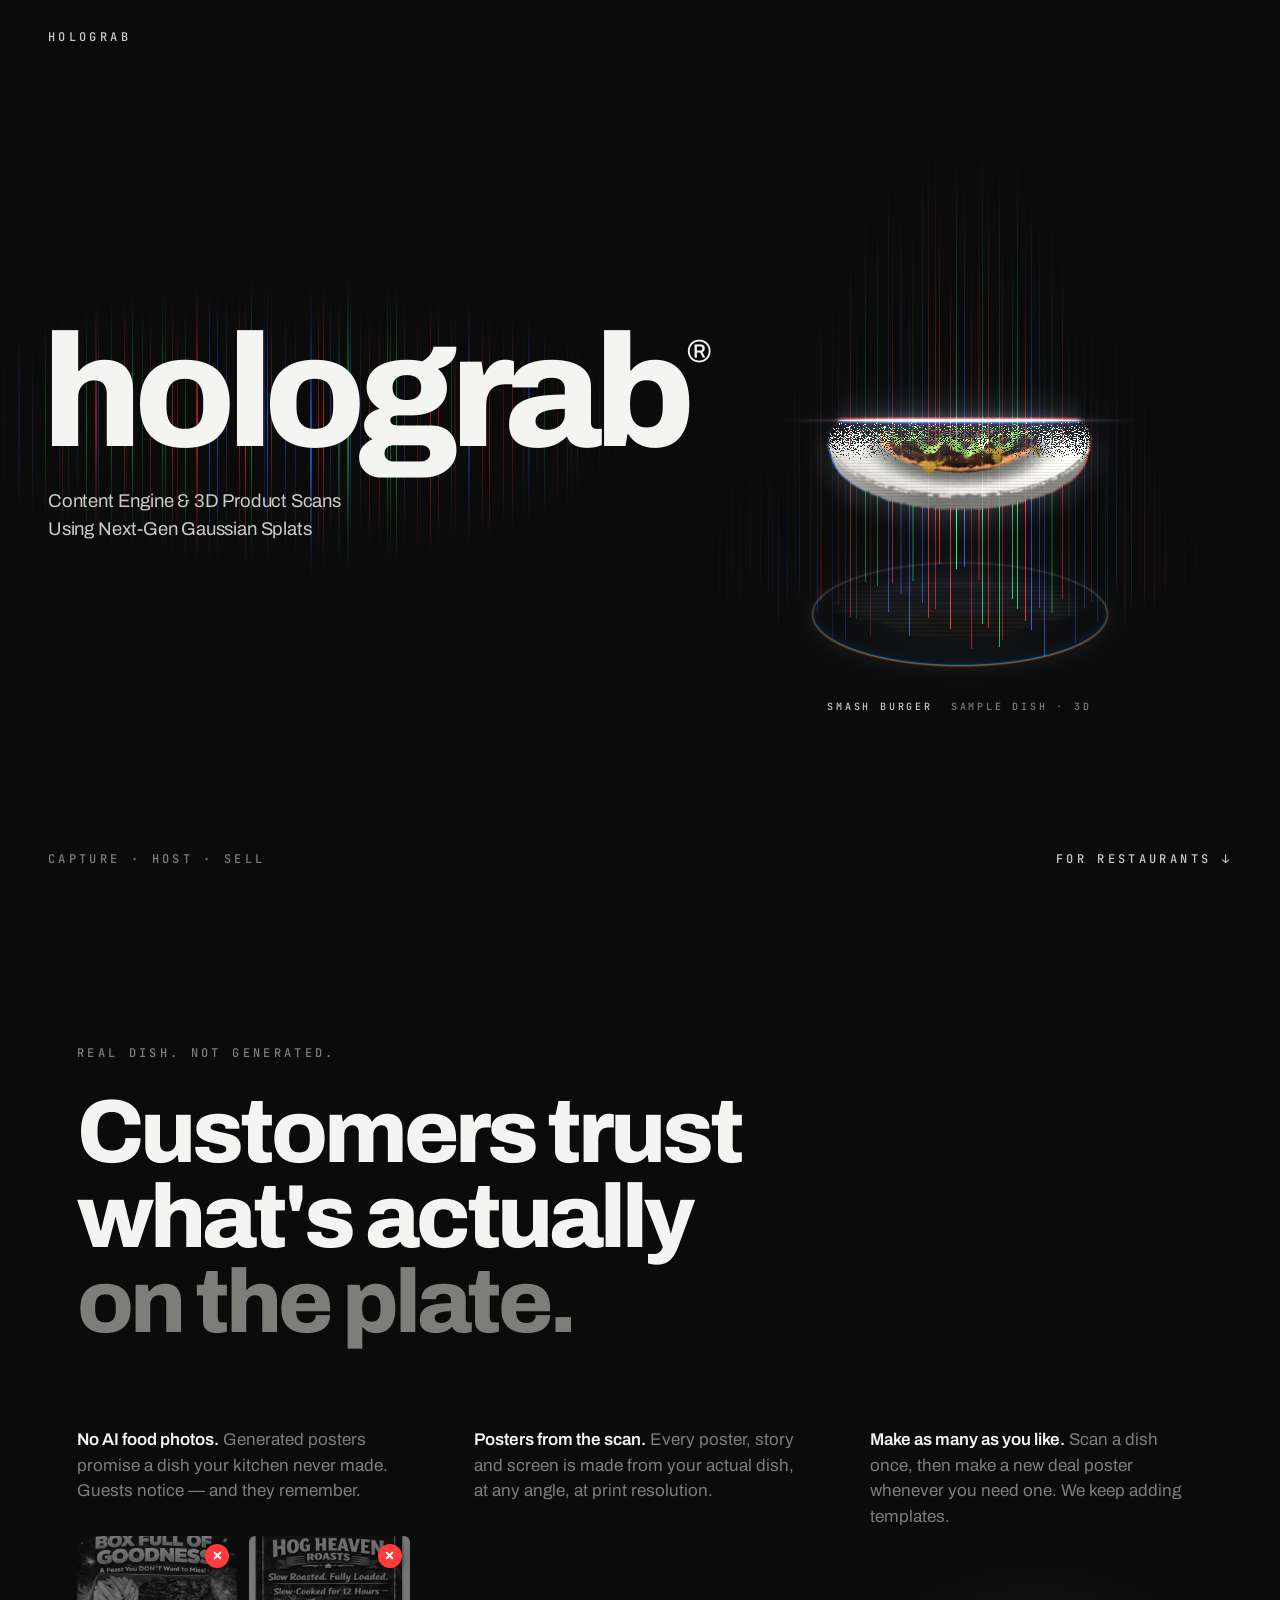
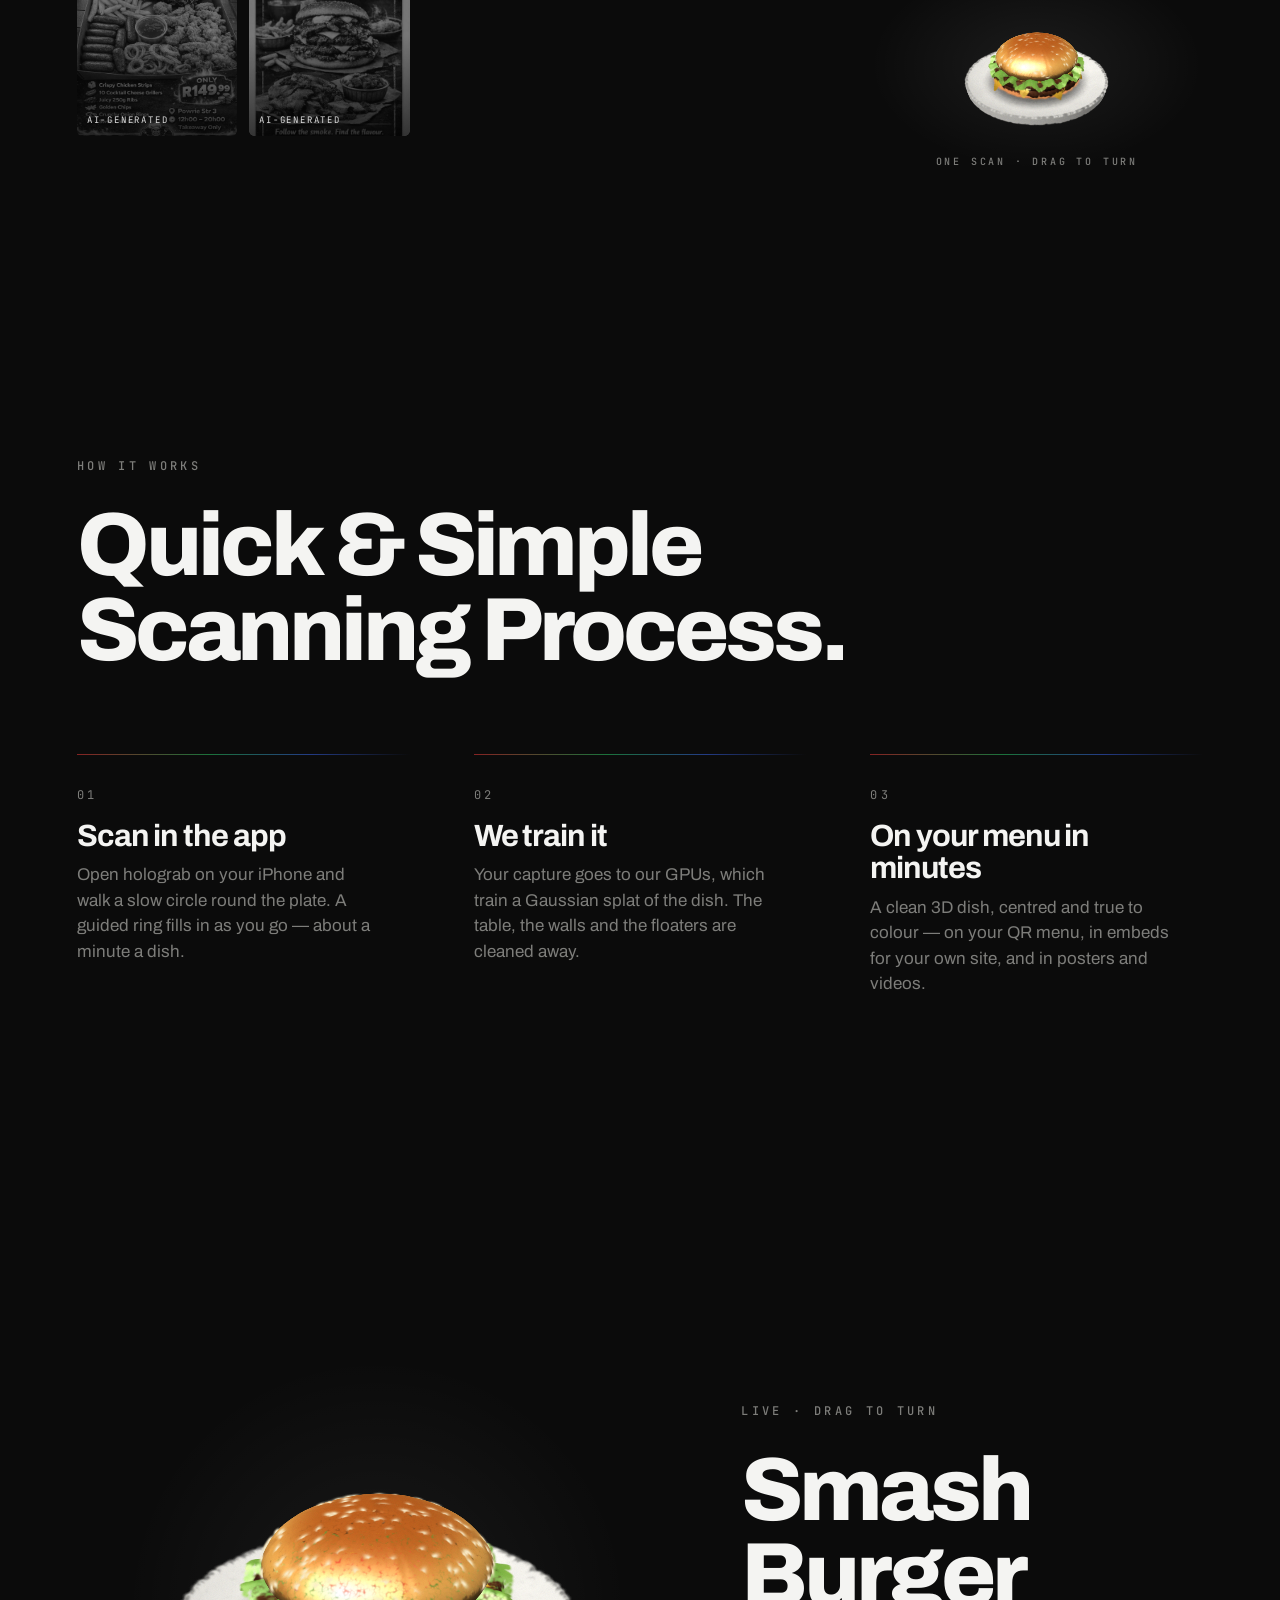
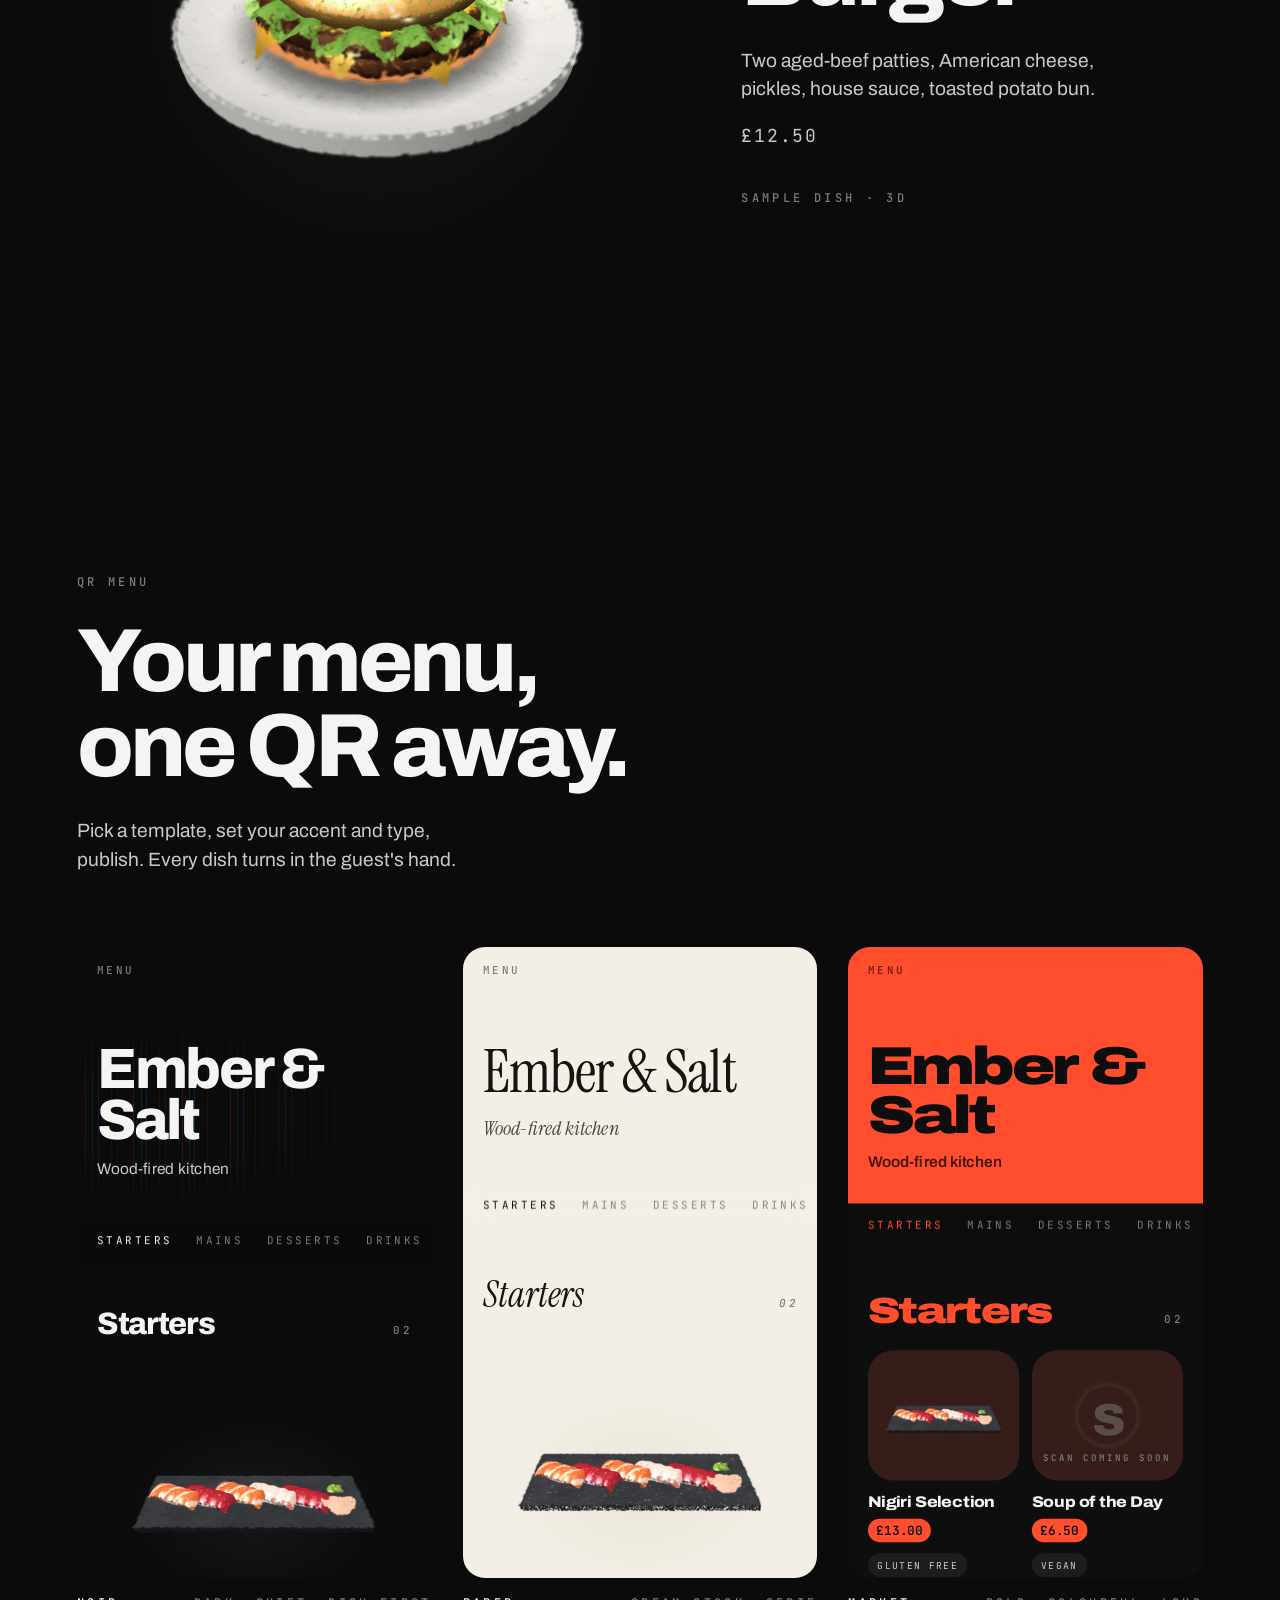
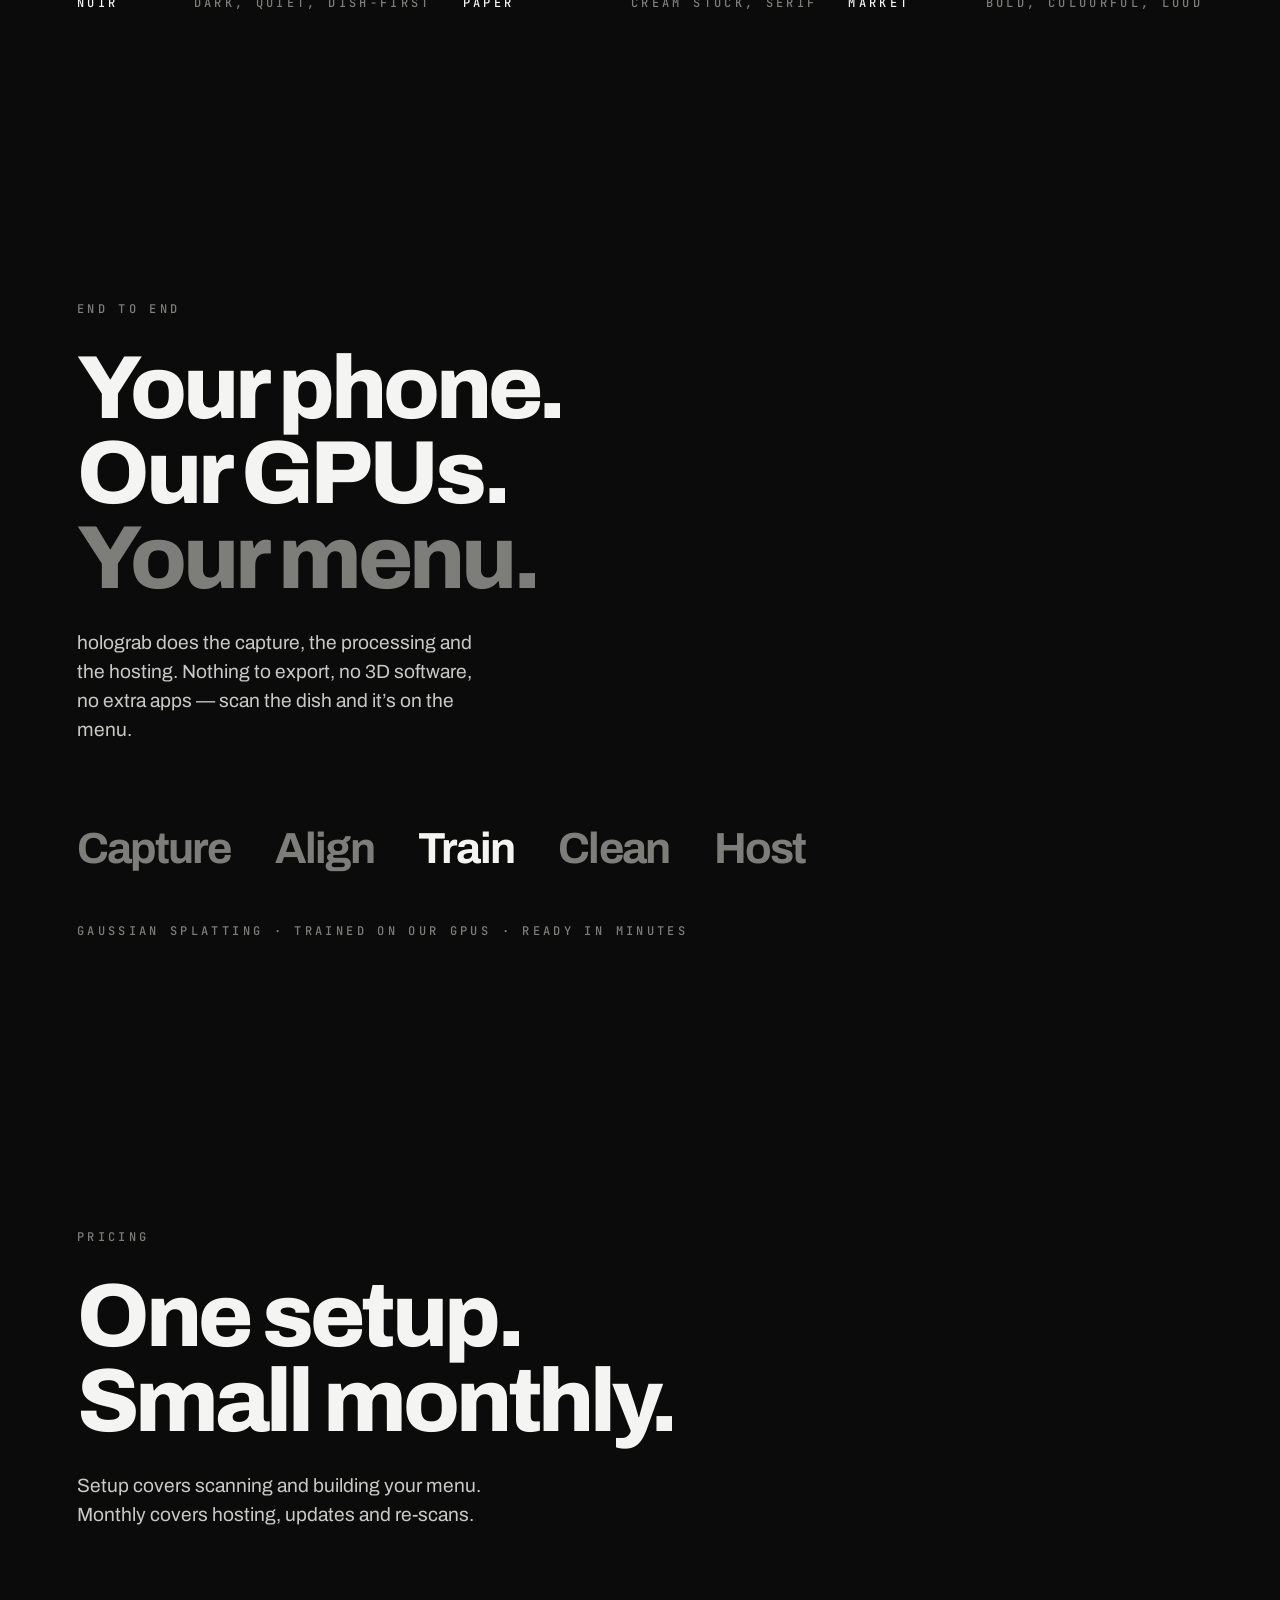
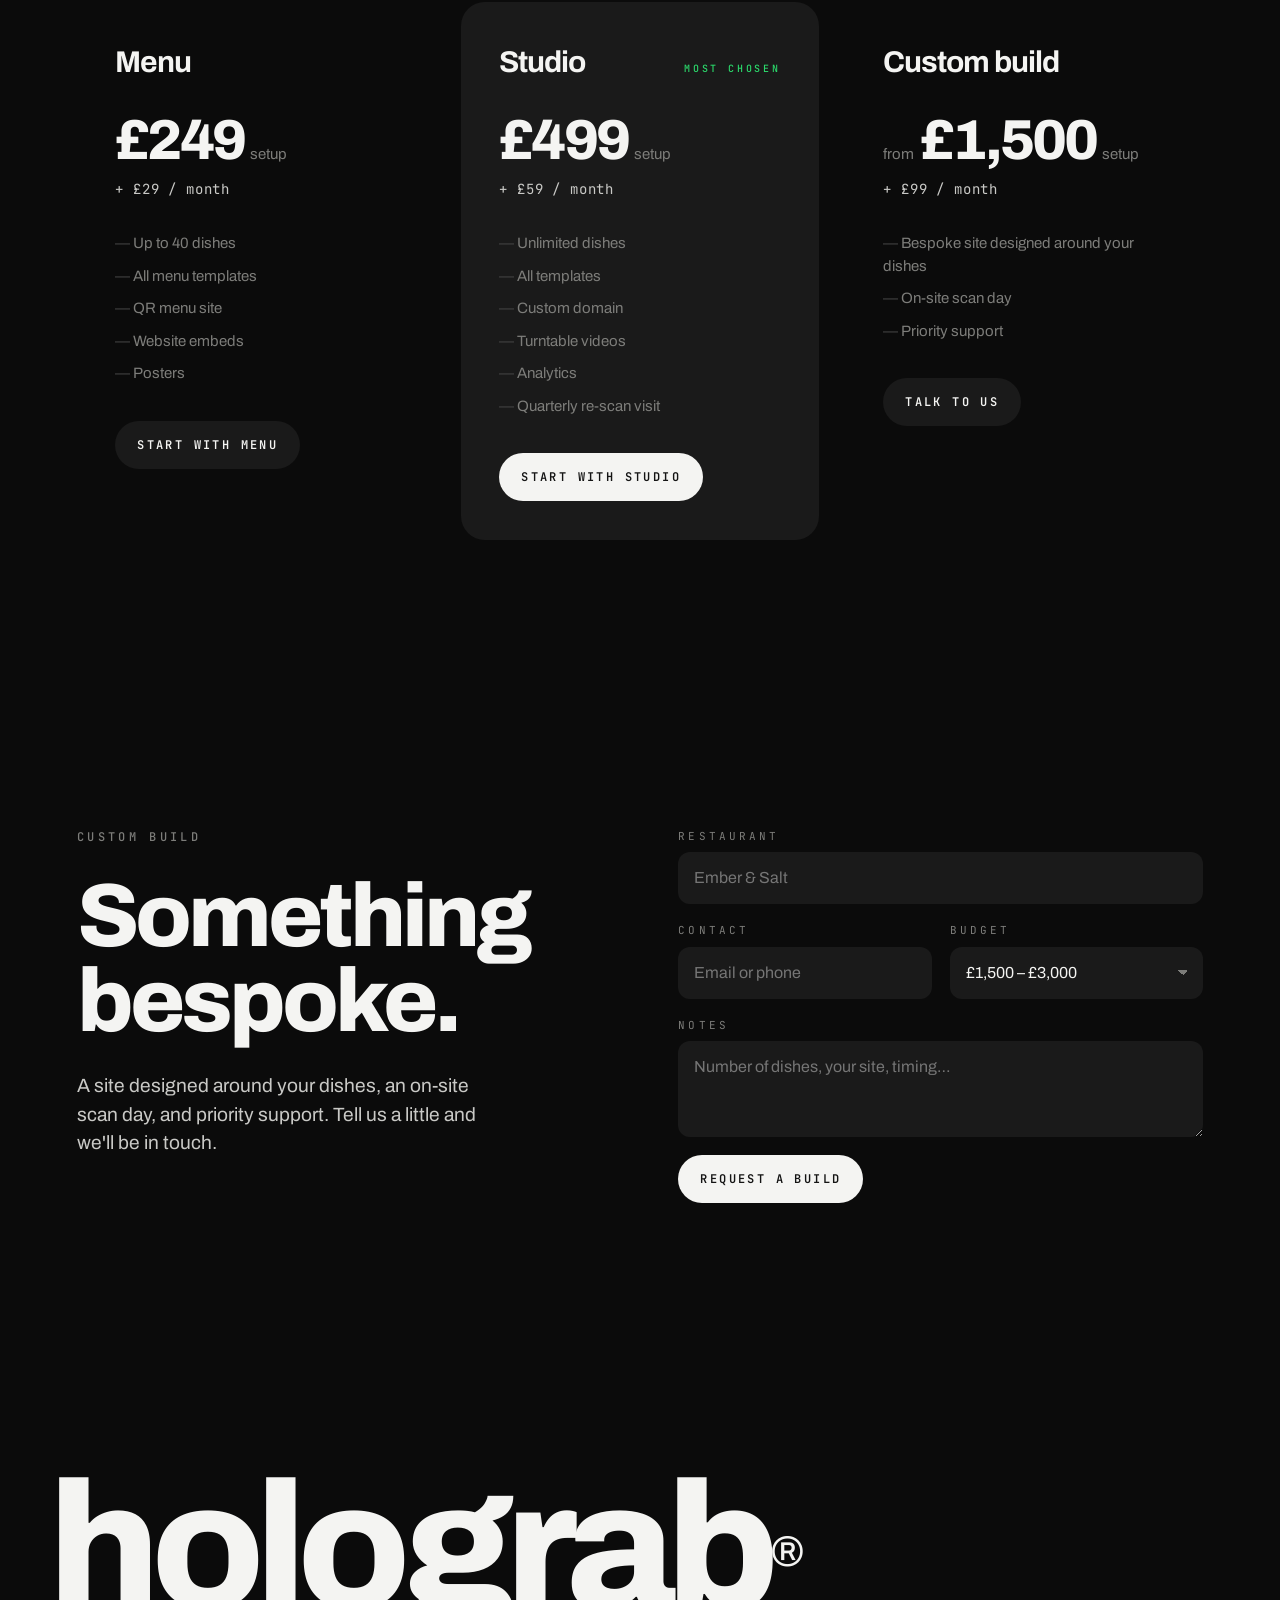
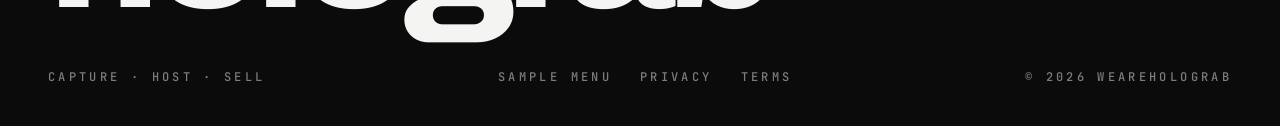
==== commit 642b801b: "Link previews: always the holograb card Adds Open Graph / Twitter tags with a 1200×630 holograb prev" ====
--- a/index.html
+++ b/index.html
@@ -7,6 +7,19 @@
 <title>holograb® — Content Engine &amp; 3D Product Scans Using Next-Gen Gaussian Splats</title>
 <meta name="description" content="Scan every dish in the holograb app. We train it on our GPUs and put a clean 3D dish on your QR menu, your website and your posters — in minutes.">
 <meta name="theme-color" content="#0b0b0b">
+<!-- Link previews (iMessage, WhatsApp, Instagram, X…): always this card, never a picture picked from the page. -->
+<meta property="og:type" content="website">
+<meta property="og:site_name" content="holograb">
+<meta property="og:url" content="https://holograb.com/">
+<meta property="og:title" content="holograb® — Content Engine &amp; 3D Product Scans">
+<meta property="og:description" content="Scan each dish once with your iPhone. Get a 3D menu, a QR code, and deal posters made from the real dish.">
+<meta property="og:image" content="http://holograb.com/landing/img/og.png">
+<meta property="og:image:secure_url" content="https://holograb.com/landing/img/og.png">
+<meta property="og:image:width" content="1200">
+<meta property="og:image:height" content="630">
+<meta property="og:image:alt" content="holograb — a real dish scanned in 3D">
+<meta name="twitter:card" content="summary_large_image">
+<meta name="twitter:image" content="http://holograb.com/landing/img/og.png">
 <link rel="stylesheet" href="/brand/tokens.css">
 <link rel="stylesheet" href="/landing/base.css">
 <link rel="stylesheet" href="/landing/landing.css">
